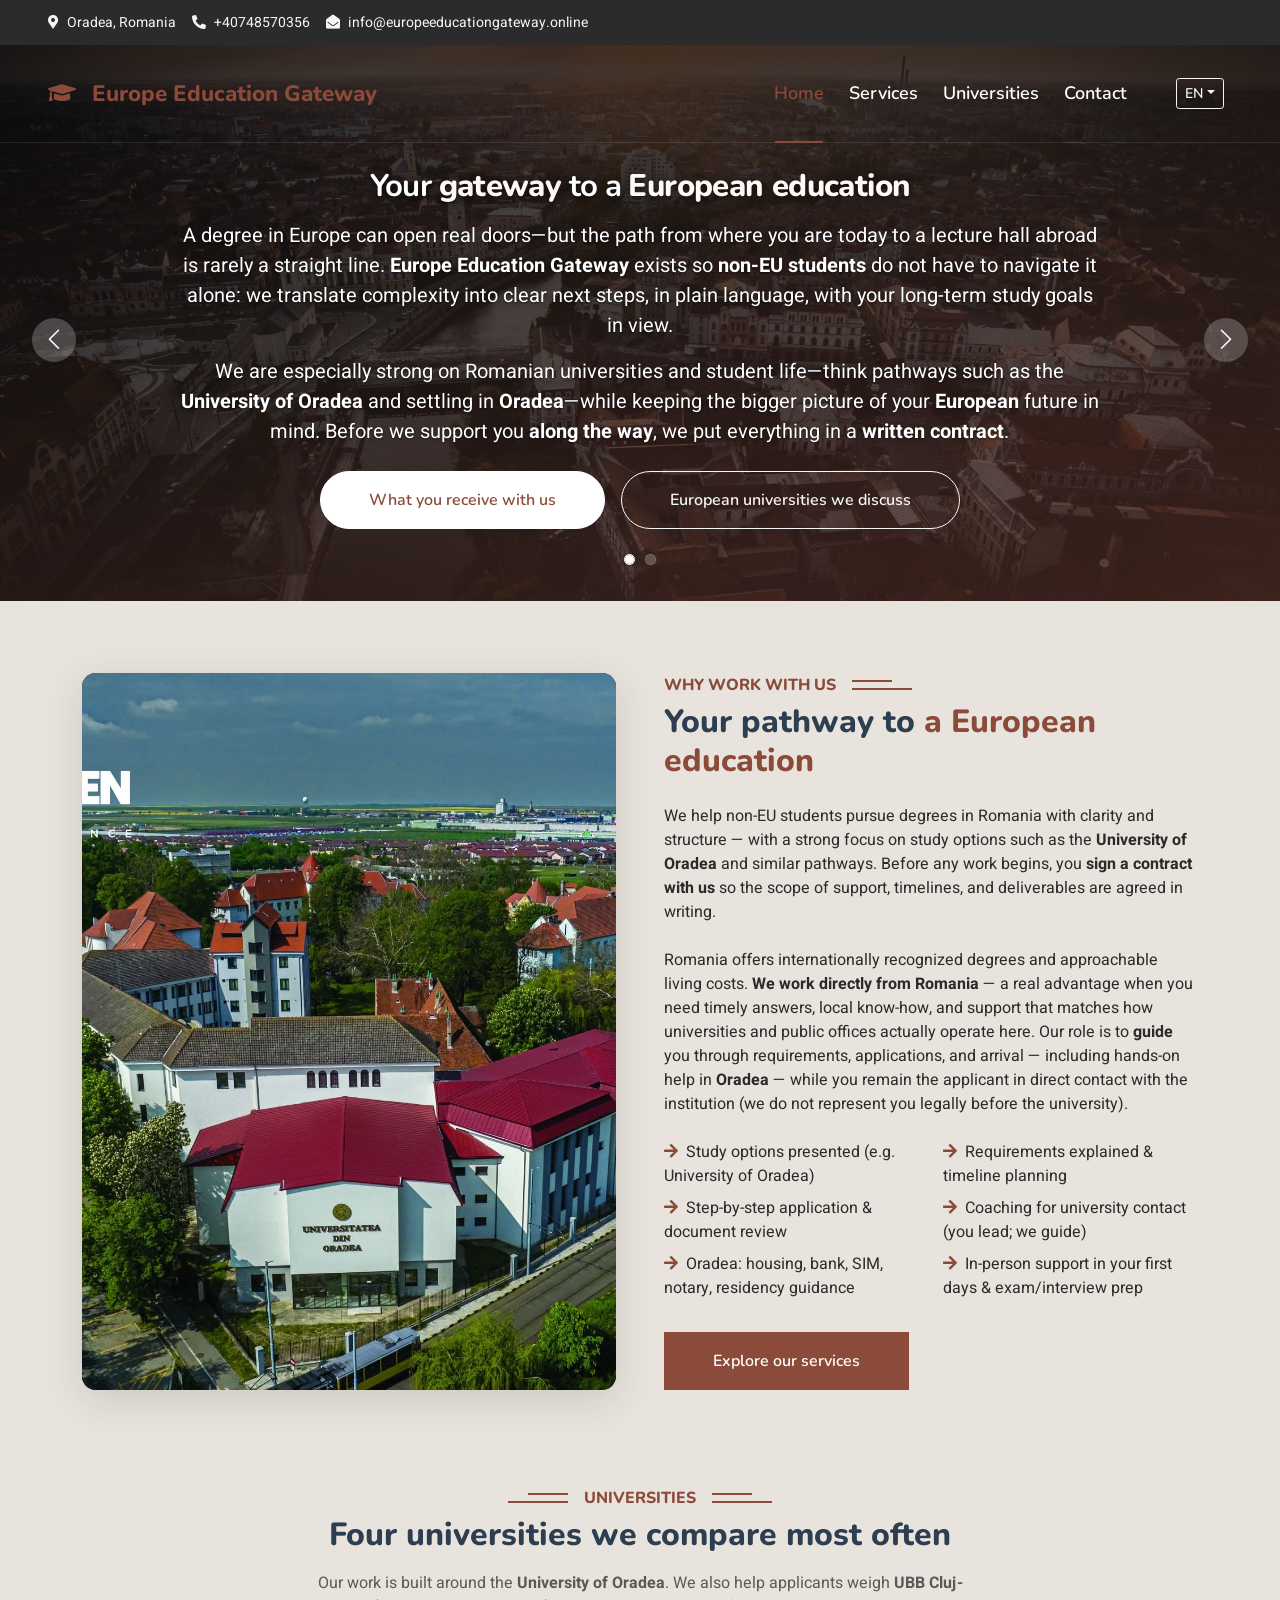
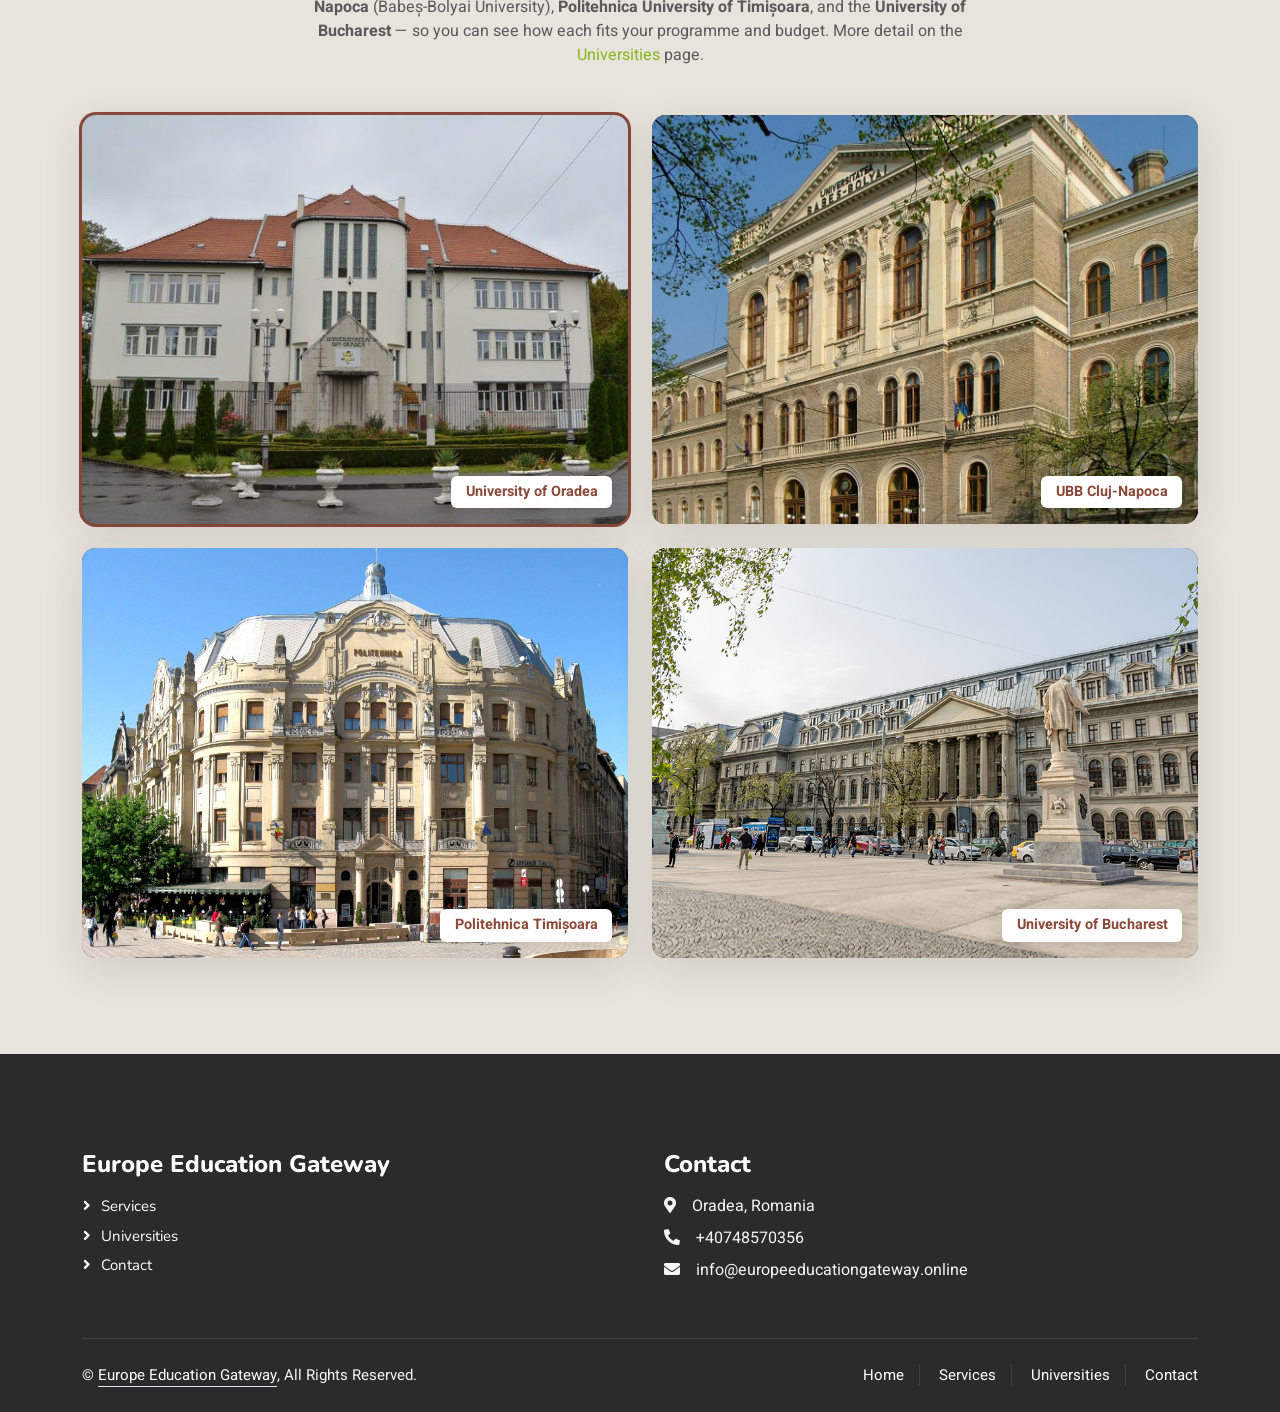
==== index.html @ d79bf903 "Add files via upload" ====
<!DOCTYPE html>
<html lang="en">

<head>
    <meta charset="utf-8">
    <title>Europe Education Gateway — Study in Romania</title>
    <meta content="width=device-width, initial-scale=1.0" name="viewport">
    <meta content="University of Oradea, study in Oradea, Romania non-EU students, education support contract, €760 package" name="keywords">
    <meta content="Contract-backed package for University of Oradea pathways: applications, documents, Oradea arrival support. Indicative fee €760." name="description">

    <!-- Favicon -->
    <link rel="icon" href="img/favicon.ico" sizes="any">
    <link rel="icon" type="image/png" sizes="32x32" href="img/favicon-32x32.png">
    <link rel="icon" type="image/png" sizes="16x16" href="img/favicon-16x16.png">
    <link rel="apple-touch-icon" sizes="180x180" href="img/apple-touch-icon.png">
    <link rel="manifest" href="img/site.webmanifest">

    <!-- Google Web Fonts -->
    <link rel="preconnect" href="https://fonts.googleapis.com">
    <link rel="preconnect" href="https://fonts.gstatic.com" crossorigin>
    <link href="https://fonts.googleapis.com/css2?family=Heebo:wght@400;500;600&family=Nunito:wght@600;700;800&display=swap" rel="stylesheet">

    <!-- Icon Font Stylesheet -->
    <link href="https://cdnjs.cloudflare.com/ajax/libs/font-awesome/5.10.0/css/all.min.css" rel="stylesheet">
    <link href="https://cdn.jsdelivr.net/npm/bootstrap-icons@1.4.1/font/bootstrap-icons.css" rel="stylesheet">

    <!-- Libraries Stylesheet -->
    <link href="lib/animate/animate.min.css" rel="stylesheet">

    <!-- Customized Bootstrap Stylesheet -->
    <link href="css/bootstrap.min.css" rel="stylesheet">

    <!-- Template Stylesheet -->
    <link href="css/style.css" rel="stylesheet">
</head>

<body data-page="index">
    <!-- Spinner Start -->
    <div id="spinner" class="show position-fixed translate-middle w-100 vh-100 top-50 start-50 d-flex align-items-center justify-content-center">
        <div class="spinner-border text-primary" style="width: 3rem; height: 3rem;" role="status">
            <span class="sr-only" data-i18n="loading">Loading...</span>
        </div>
    </div>
    <!-- Spinner End -->


    <!-- Topbar Start -->
    <div class="container-fluid bg-dark px-5 d-none d-lg-block">
        <div class="row gx-0">
            <div class="col-12 text-center text-lg-start mb-2 mb-lg-0">
                <div class="d-inline-flex align-items-center flex-wrap" style="min-height: 45px;">
                    <small class="me-3 text-light"><i class="fa fa-map-marker-alt me-2"></i><span data-i18n="topbar_oradea">Oradea, Romania</span></small>
                    <small class="me-3 text-light"><i class="fa fa-phone-alt me-2"></i>+40748570356</small>
                    <small class="text-light"><i class="fa fa-envelope-open me-2"></i>info@europeeducationgateway.online</small>
                </div>
            </div>
        </div>
    </div>
    <!-- Topbar End -->


    <!-- Navbar & Hero Start -->
    <div class="container-fluid position-relative p-0">
        <nav class="navbar navbar-expand-lg navbar-light px-4 px-lg-5 py-3 py-lg-0">
            <a href="index.html" class="navbar-brand p-0">
                <h1 class="text-primary m-0"><i class="fa fa-graduation-cap me-3"></i><span data-i18n="brand">Europe Education Gateway</span></h1>
            </a>
            <button class="navbar-toggler" type="button" data-bs-toggle="collapse" data-bs-target="#navbarCollapse">
                <span class="fa fa-bars"></span>
            </button>
            <div class="collapse navbar-collapse" id="navbarCollapse">
                <div class="navbar-nav ms-auto py-0 align-items-lg-center">
                    <a href="index.html" class="nav-item nav-link active" data-i18n="nav_home">Home</a>
                    <a href="service.html" class="nav-item nav-link" data-i18n="nav_services">Services</a>
                    <a href="destination.html" class="nav-item nav-link" data-i18n="nav_universities">Universities</a>
                    <a href="contact.html" class="nav-item nav-link" data-i18n="nav_contact">Contact</a>
                    <div class="nav-item dropdown ms-lg-3 mt-2 mt-lg-0 px-lg-2">
                        <button type="button" class="btn btn-sm btn-outline-light dropdown-toggle text-nowrap" id="langMenuBtn" data-bs-toggle="dropdown" aria-expanded="false" data-i18n-attr="aria-label:lang_menu_aria" aria-label="Choose language">EN</button>
                        <ul class="dropdown-menu dropdown-menu-end shadow border-0" aria-labelledby="langMenuBtn">
                            <li><a class="dropdown-item" href="#" data-lang-set="en">English</a></li>
                            <li><a class="dropdown-item" href="#" data-lang-set="ar" dir="rtl">العربية</a></li>
                            <li><a class="dropdown-item" href="#" data-lang-set="ur" dir="rtl">اردو</a></li>
                            <li><a class="dropdown-item" href="#" data-lang-set="tr">Türkçe</a></li>
                        </ul>
                    </div>
                </div>
            </div>
        </nav>

        <div class="container-fluid bg-primary py-3 py-lg-4 mb-4 hero-header hero-header--home position-relative">
            <div id="homeHeroCarousel" class="carousel slide home-hero-carousel" data-bs-ride="carousel" data-bs-interval="7000" data-bs-pause="hover">
                <div class="carousel-indicators home-hero-carousel-indicators">
                    <button type="button" data-bs-target="#homeHeroCarousel" data-bs-slide-to="0" class="active" aria-current="true" data-i18n-attr="aria-label:index_hero_ind0_aria" aria-label="Your gateway to European education"></button>
                    <button type="button" data-bs-target="#homeHeroCarousel" data-bs-slide-to="1" data-i18n-attr="aria-label:index_hero_ind1_aria" aria-label="We help you along the way"></button>
                </div>
                <div class="carousel-inner">
                    <div class="carousel-item active">
                        <div class="container py-3 py-lg-4">
                            <div class="row justify-content-center py-3 py-lg-4">
                                <div class="col-lg-10 pt-lg-2 mt-lg-2 text-center hero-header--home-inner">
                                    <h1 class="home-hero-title mb-3" data-i18n-html="index_h1_s1_html">Your <strong>gateway</strong> to a <strong>European education</strong></h1>
                                    <p class="fs-5 text-white mb-3" data-i18n-html="index_p1_s1_html">A degree in Europe can open real doors—but the path from where you are today to a lecture hall abroad is rarely a straight line. <strong>Europe Education Gateway</strong> exists so <strong>non-EU students</strong> do not have to navigate it alone: we translate complexity into clear next steps, in plain language, with your long-term study goals in view.</p>
                                    <p class="fs-5 text-white mb-4" data-i18n-html="index_p2_s1_html">We are especially strong on Romanian universities and student life—think pathways such as the <strong>University of Oradea</strong> and settling in <strong>Oradea</strong>—while keeping the bigger picture of your <strong>European</strong> future in mind. Before we support you <strong>along the way</strong>, we put everything in a <strong>written contract</strong>.</p>
                                    <div class="d-flex flex-column flex-sm-row justify-content-center gap-3">
                                        <a href="service.html" class="btn btn-light rounded-pill py-3 px-5" data-i18n="index_btn_services">What you receive with us</a>
                                        <a href="destination.html" class="btn btn-outline-light rounded-pill py-3 px-5" data-i18n="index_btn_univ_discuss">European universities we discuss</a>
                                    </div>
                                </div>
                            </div>
                        </div>
                    </div>
                    <div class="carousel-item">
                        <div class="container py-3 py-lg-4">
                            <div class="row justify-content-center py-3 py-lg-4">
                                <div class="col-lg-10 pt-lg-2 mt-lg-2 text-center hero-header--home-inner">
                                    <h1 class="home-hero-title mb-3" data-i18n-html="index_h1_s2_html">We stay with you <strong>along the way</strong></h1>
                                    <p class="fs-5 text-white mb-3" data-i18n-html="index_p1_s2_html">From exploring options and preparing your file to submitting your application and planning your arrival, a trusted partner makes the journey steadier. We help you anticipate deadlines, understand requirements, and keep sight of why you chose <strong>Europe</strong> for your <strong>education</strong>—so stress does not crowd out the excitement.</p>
                                    <p class="fs-5 text-white mb-4" data-i18n-html="index_p2_s2_html">Because we work <strong>from Romania</strong>, we are close to how <strong>European</strong> institutions and local offices actually operate, with hands-on help in <strong>Oradea</strong> when everyday tasks stack up. We <strong>guide</strong> your conversations with the university; <strong>you</strong> remain the applicant.</p>
                                    <div class="d-flex flex-column flex-sm-row justify-content-center gap-3">
                                        <a href="service.html" class="btn btn-light rounded-pill py-3 px-5" data-i18n="index_btn_see_path">See the pathway</a>
                                        <a href="contact.html" class="btn btn-outline-light rounded-pill py-3 px-5" data-i18n="index_btn_walk">Walk through it with us</a>
                                    </div>
                                </div>
                            </div>
                        </div>
                    </div>
                </div>
                <button class="carousel-control-prev home-hero-carousel-control" type="button" data-bs-target="#homeHeroCarousel" data-bs-slide="prev">
                    <i class="bi bi-chevron-left" aria-hidden="true"></i>
                    <span class="visually-hidden" data-i18n="index_car_prev">Previous slide</span>
                </button>
                <button class="carousel-control-next home-hero-carousel-control" type="button" data-bs-target="#homeHeroCarousel" data-bs-slide="next">
                    <i class="bi bi-chevron-right" aria-hidden="true"></i>
                    <span class="visually-hidden" data-i18n="index_car_next">Next slide</span>
                </button>
            </div>
        </div>
    </div>
    <!-- Navbar & Hero End -->


    <!-- About Start -->
    <div class="container-fluid py-5">
        <div class="container">
            <div class="row g-5">
                <div class="col-lg-6 d-flex flex-column wow fadeInUp" data-wow-delay="0.1s">
                    <div class="home-about-eu-photo w-100">
                        <img class="home-about-eu-img" src="img/eu_green.jpeg" data-i18n-attr="alt:index_img_eu_alt" alt="University of Oradea campus and EU Green European Alliance — supporting graphic" loading="lazy" decoding="async">
                    </div>
                </div>
                <div class="col-lg-6 wow fadeInUp" data-wow-delay="0.3s">
                    <h6 class="section-title bg-white text-start text-primary pe-3" data-i18n="index_sec_why">Why work with us</h6>
                    <h1 class="mb-4 home-section-title" data-i18n-html="index_about_h1_html">Your pathway to <span class="text-primary">a European education</span></h1>
                    <p class="mb-4" data-i18n-html="index_about_p1_html">We help non-EU students pursue degrees in Romania with clarity and structure — with a strong focus on study options such as the <strong>University of Oradea</strong> and similar pathways. Before any work begins, you <strong>sign a contract with us</strong> so the scope of support, timelines, and deliverables are agreed in writing.</p>
                    <p class="mb-4" data-i18n-html="index_about_p2_html">Romania offers internationally recognized degrees and approachable living costs. <strong>We work directly from Romania</strong> — a real advantage when you need timely answers, local know-how, and support that matches how universities and public offices actually operate here. Our role is to <strong>guide</strong> you through requirements, applications, and arrival — including hands-on help in <strong>Oradea</strong> — while you remain the applicant in direct contact with the institution (we do not represent you legally before the university).</p>
                    <div class="row gy-2 gx-4 mb-4">
                        <div class="col-sm-6">
                            <p class="mb-0"><i class="fa fa-arrow-right text-primary me-2"></i><span data-i18n="index_li1">Study options presented (e.g. University of Oradea)</span></p>
                        </div>
                        <div class="col-sm-6">
                            <p class="mb-0"><i class="fa fa-arrow-right text-primary me-2"></i><span data-i18n="index_li2">Requirements explained &amp; timeline planning</span></p>
                        </div>
                        <div class="col-sm-6">
                            <p class="mb-0"><i class="fa fa-arrow-right text-primary me-2"></i><span data-i18n="index_li3">Step-by-step application &amp; document review</span></p>
                        </div>
                        <div class="col-sm-6">
                            <p class="mb-0"><i class="fa fa-arrow-right text-primary me-2"></i><span data-i18n="index_li4">Coaching for university contact (you lead; we guide)</span></p>
                        </div>
                        <div class="col-sm-6">
                            <p class="mb-0"><i class="fa fa-arrow-right text-primary me-2"></i><span data-i18n="index_li5">Oradea: housing, bank, SIM, notary, residency guidance</span></p>
                        </div>
                        <div class="col-sm-6">
                            <p class="mb-0"><i class="fa fa-arrow-right text-primary me-2"></i><span data-i18n="index_li6">In-person support in your first days &amp; exam/interview prep</span></p>
                        </div>
                    </div>
                    <a class="btn btn-primary py-3 px-5 mt-2" href="service.html" data-i18n="index_btn_explore">Explore our services</a>
                </div>
            </div>
        </div>
    </div>
    <!-- About End -->


    <!-- Destination Start -->
    <div class="container-fluid py-5 destination">
        <div class="container">
            <div class="text-center wow fadeInUp" data-wow-delay="0.1s">
                <h6 class="section-title bg-white text-center text-primary px-3" data-i18n="index_univ_tag">Universities</h6>
                <h1 class="mb-3 home-section-title" data-i18n="index_univ_h1">Four universities we compare most often</h1>
                <p class="mb-5 mx-auto text-muted" style="max-width: 680px;" data-i18n-html="index_univ_p_html">Our work is built around the <strong>University of Oradea</strong>. We also help applicants weigh <strong>UBB Cluj-Napoca</strong> (Babeș-Bolyai University), <strong>Politehnica University of Timișoara</strong>, and the <strong>University of Bucharest</strong> — so you can see how each fits your programme and budget. More detail on the <a href="destination.html">Universities</a> page.</p>
            </div>
            <div class="row g-4 uni-city-grid justify-content-center">
                <div class="col-sm-6 col-lg-6 wow fadeInUp" data-wow-delay="0.1s">
                    <a href="destination.html" class="uni-city-card uni-city-card--feature">
                        <img class="uni-city-img" data-uni-stem="uni_oradea1" src="img/uni_oradea1.jfif" data-i18n-attr="alt:index_alt_oradea" alt="University of Oradea, Oradea">
                        <span class="uni-city-badge" data-i18n="index_badge_oradea">University of Oradea</span>
                    </a>
                </div>
                <div class="col-sm-6 col-lg-6 wow fadeInUp" data-wow-delay="0.15s">
                    <a href="destination.html" class="uni-city-card">
                        <img class="uni-city-img" data-uni-stem="uni_cluj" src="img/uni_cluj.jfif" data-i18n-attr="alt:index_alt_ubb" alt="UBB Cluj-Napoca">
                        <span class="uni-city-badge" data-i18n="index_badge_ubb">UBB Cluj-Napoca</span>
                    </a>
                </div>
                <div class="col-sm-6 col-lg-6 wow fadeInUp" data-wow-delay="0.2s">
                    <a href="destination.html" class="uni-city-card">
                        <img class="uni-city-img" data-uni-stem="uni_timis" src="img/uni_timis.jpg" data-i18n-attr="alt:index_alt_poly" alt="Politehnica University of Timișoara">
                        <span class="uni-city-badge" data-i18n="index_badge_poly">Politehnica Timișoara</span>
                    </a>
                </div>
                <div class="col-sm-6 col-lg-6 wow fadeInUp" data-wow-delay="0.25s">
                    <a href="destination.html" class="uni-city-card">
                        <img class="uni-city-img" data-uni-stem="uni_buc" src="img/uni_buc.jpg" data-i18n-attr="alt:index_alt_buch" alt="University of Bucharest">
                        <span class="uni-city-badge" data-i18n="index_badge_buch">University of Bucharest</span>
                    </a>
                </div>
            </div>
        </div>
    </div>
    <!-- Destination End -->


    <!-- Footer Start -->
    <div class="container-fluid bg-dark text-light footer pt-5 mt-5 wow fadeIn" data-wow-delay="0.1s">
        <div class="container py-5">
            <div class="row g-5">
                <div class="col-lg-6 col-md-6">
                    <h4 class="text-white mb-3" data-i18n="footer_company">Europe Education Gateway</h4>
                    <a class="btn btn-link" href="service.html" data-i18n="fo_services">Services</a>
                    <a class="btn btn-link" href="destination.html" data-i18n="fo_univ">Universities</a>
                    <a class="btn btn-link" href="contact.html" data-i18n="fo_contact">Contact</a>
                </div>
                <div class="col-lg-6 col-md-6">
                    <h4 class="text-white mb-3" data-i18n="footer_contact_heading">Contact</h4>
                    <p class="mb-2"><i class="fa fa-map-marker-alt me-3"></i><span data-i18n="topbar_oradea">Oradea, Romania</span></p>
                    <p class="mb-2"><i class="fa fa-phone-alt me-3"></i>+40748570356</p>
                    <p class="mb-2"><i class="fa fa-envelope me-3"></i>info@europeeducationgateway.online</p>
                </div>
            </div>
        </div>
        <div class="container">
            <div class="copyright">
                <div class="row">
                    <div class="col-md-6 text-center text-md-start mb-3 mb-md-0" data-i18n-html="footer_copyright_html">
                        &copy; <a class="border-bottom" href="index.html">Europe Education Gateway</a>, All Rights Reserved.
                    </div>
                    <div class="col-md-6 text-center text-md-end">
                        <div class="footer-menu">
                            <a href="index.html" data-i18n="footer_home">Home</a>
                            <a href="service.html" data-i18n="footer_services">Services</a>
                            <a href="destination.html" data-i18n="footer_universities">Universities</a>
                            <a href="contact.html" data-i18n="footer_contact_link">Contact</a>
                        </div>
                    </div>
                </div>
            </div>
        </div>
    </div>
    <!-- Footer End -->


    <!-- Back to Top -->
    <a href="#" class="btn btn-lg btn-primary btn-lg-square back-to-top"><i class="bi bi-arrow-up"></i></a>


    <!-- JavaScript Libraries -->
    <script src="https://code.jquery.com/jquery-3.4.1.min.js"></script>
    <script src="https://cdn.jsdelivr.net/npm/bootstrap@5.0.0/dist/js/bootstrap.bundle.min.js"></script>
    <script src="lib/wow/wow.min.js"></script>
    <script src="lib/easing/easing.min.js"></script>
    <script src="lib/waypoints/waypoints.min.js"></script>

    <script src="js/i18n-data.js"></script>
    <script src="js/i18n.js"></script>
    <!-- Template Javascript -->
    <script src="js/main.js"></script>
</body>

</html>
---- css/style.css ----
/********** Template CSS **********/
/* Europe Education Gateway palette */
:root {
    --primary: #8B4A3A;
    --primary-dark: #6d3a2e;
    --accent: #C9A79C;
    --page-bg: #E8E3DC;
    --text: #2B2B2B;
    --white: #FFFFFF;
    --secondary: #C9A79C;
    --light: #FFFFFF;
    --dark: #2B2B2B;
    --bs-primary: #8B4A3A;
    --bs-secondary: #C9A79C;
    --bs-body-bg: #E8E3DC;
    --bs-body-color: #2B2B2B;
    --bs-dark: #2B2B2B;
}

body {
    background-color: var(--page-bg);
    color: var(--text);
}

.text-muted {
    color: #5a5a5a !important;
}

.bg-primary {
    background-color: var(--primary) !important;
}

.text-primary {
    color: var(--primary) !important;
}

.border-primary {
    border-color: var(--primary) !important;
}

.btn-primary {
    background-color: var(--primary) !important;
    border-color: var(--primary) !important;
    color: var(--white) !important;
}

.btn-primary:hover,
.btn-primary:focus {
    background-color: var(--primary-dark) !important;
    border-color: var(--primary-dark) !important;
    color: var(--white) !important;
}

.btn-primary:active {
    background-color: var(--primary-dark) !important;
    border-color: var(--primary-dark) !important;
}

.btn-outline-primary {
    color: var(--primary) !important;
    border-color: var(--primary) !important;
}

.btn-outline-primary:hover,
.btn-outline-primary:focus {
    background-color: var(--primary) !important;
    border-color: var(--primary) !important;
    color: var(--white) !important;
}

.bg-dark {
    background-color: var(--dark) !important;
}

.hero-header.bg-primary {
    background: linear-gradient(rgba(43, 43, 43, 0.58), rgba(139, 74, 58, 0.62)), url(../img/bg-hero.jpg) center center / cover no-repeat !important;
}

/* Services page hero */
.hero-header.hero-header--service.bg-primary {
    background: linear-gradient(rgba(43, 43, 43, 0.58), rgba(139, 74, 58, 0.62)), url(../img/head4.jpg) center center / cover no-repeat !important;
}

/* Universities page hero */
.hero-header.hero-header--universities.bg-primary {
    background: linear-gradient(rgba(43, 43, 43, 0.58), rgba(139, 74, 58, 0.62)), url(../img/head5.jpg) center center / cover no-repeat !important;
}

/* Contact page hero — darker scrim + readable title / breadcrumb */
.hero-header.hero-header--contact.bg-primary {
    background:
        linear-gradient(165deg, rgba(10, 10, 12, 0.78) 0%, rgba(28, 22, 20, 0.82) 42%, rgba(75, 42, 36, 0.78) 100%),
        url(../img/head1.jpg) center center / cover no-repeat !important;
}

.hero-header--contact h1.display-3 {
    color: #ffffff;
    font-weight: 700;
    text-shadow:
        0 1px 0 rgba(0, 0, 0, 0.45),
        0 2px 12px rgba(0, 0, 0, 0.65),
        0 4px 28px rgba(0, 0, 0, 0.45);
}

.hero-header--contact .breadcrumb-item a {
    color: #ffffff;
    font-weight: 600;
    text-decoration: underline;
    text-underline-offset: 0.18em;
    text-shadow: 0 1px 4px rgba(0, 0, 0, 0.65);
}

.hero-header--contact .breadcrumb-item a:hover {
    color: #fff8f4;
}

.hero-header--contact .breadcrumb-item.active,
.hero-header--contact .breadcrumb-item.text-white.active {
    color: rgba(255, 255, 255, 0.98) !important;
    font-weight: 600;
    text-shadow: 0 1px 4px rgba(0, 0, 0, 0.6);
}

.hero-header--contact .breadcrumb-item + .breadcrumb-item::before {
    color: rgba(255, 255, 255, 0.88);
    text-shadow: 0 1px 2px rgba(0, 0, 0, 0.5);
}

/* Home page hero only: campus/header photo (darker scrim = readable titles) */
.hero-header.hero-header--home.bg-primary {
    background:
        linear-gradient(165deg, rgba(10, 10, 12, 0.78) 0%, rgba(28, 22, 20, 0.82) 42%, rgba(75, 42, 36, 0.78) 100%),
        url(../img/head1.jpg) center 40% / cover no-repeat !important;
}

@media (max-width: 991.98px) {
    .hero-header.hero-header--home.bg-primary {
        background-position: center 38%;
    }
}

@media (min-width: 992px) {
    /* Navbar is position:absolute over the hero — reserve space so slide titles clear the site name row */
    .hero-header.hero-header--home.bg-primary {
        padding-top: clamp(2.875rem, 5vw, 3.625rem) !important;
    }

    .navbar-light .navbar-brand h1 {
        font-size: clamp(1.05rem, 0.95rem + 0.65vw, 1.4rem);
        line-height: 1.25;
    }
}

@media (max-width: 575.98px) {
    .hero-header--home-inner {
        padding-top: 0.75rem !important;
        margin-top: 0 !important;
    }
}

/* Home hero: title contrast (WCAG-friendly on photo + scrim) */
.hero-header--home .home-hero-title {
    margin-left: auto;
    margin-right: auto;
    max-width: 48rem;
    color: #ffffff;
    font-weight: 700;
    line-height: 1.22;
    letter-spacing: -0.02em;
    font-size: clamp(1.3rem, 2.1vw + 0.88rem, 1.95rem);
    text-shadow:
        0 1px 0 rgba(0, 0, 0, 0.45),
        0 2px 12px rgba(0, 0, 0, 0.65),
        0 4px 28px rgba(0, 0, 0, 0.45);
}

.hero-header--home .home-hero-title strong {
    color: #fff8f4;
    font-weight: 800;
    text-shadow:
        0 1px 0 rgba(0, 0, 0, 0.5),
        0 2px 14px rgba(0, 0, 0, 0.7);
}

/* Home: main section headings — one step smaller than default h1 (matches BS h2 scale) */
.home-section-title {
    font-size: calc(1.325rem + 0.9vw);
}

@media (min-width: 1200px) {
    .home-section-title {
        font-size: 2rem;
    }
}

.hero-header--home .carousel-item p.fs-5 {
    color: rgba(255, 255, 255, 0.97);
    text-shadow: 0 1px 2px rgba(0, 0, 0, 0.55), 0 2px 14px rgba(0, 0, 0, 0.35);
}

/* Home hero carousel — comfortable height (single min-height on inner) */
.home-hero-carousel .carousel-inner {
    min-height: clamp(16rem, 40vh, 30rem);
}

.home-hero-carousel .carousel-item {
    transition: transform 0.55s ease-in-out;
}

.home-hero-carousel-control {
    top: 50%;
    bottom: auto;
    transform: translateY(-50%);
    width: 2.75rem;
    max-width: 2.75rem;
    height: 2.75rem;
    padding: 0;
    border: none;
    border-radius: 50%;
    background: rgba(255, 255, 255, 0.22) !important;
    opacity: 1;
    z-index: 6;
}

.home-hero-carousel-control:hover,
.home-hero-carousel-control:focus {
    background: rgba(255, 255, 255, 0.35) !important;
}

.home-hero-carousel-control .bi {
    font-size: 1.5rem;
    color: var(--white);
    line-height: 1;
}

.home-hero-carousel-control.carousel-control-prev {
    left: 0.75rem;
}

.home-hero-carousel-control.carousel-control-next {
    right: 0.75rem;
}

@media (min-width: 992px) {
    .home-hero-carousel-control.carousel-control-prev {
        left: 1.25rem;
    }

    .home-hero-carousel-control.carousel-control-next {
        right: 1.25rem;
    }
}

.home-hero-carousel-indicators {
    margin-bottom: 0.75rem;
    z-index: 5;
}

.home-hero-carousel-indicators [data-bs-target] {
    width: 0.55rem;
    height: 0.55rem;
    border-radius: 50%;
    margin: 0 0.3rem;
    background-color: rgba(255, 255, 255, 0.45);
    border: 1px solid rgba(255, 255, 255, 0.65);
}

.home-hero-carousel-indicators .active {
    background-color: var(--white);
    border-color: var(--white);
}

@media (max-width: 991.98px) {
    .home-hero-carousel .carousel-inner {
        min-height: clamp(15rem, 38vh, 28rem);
    }
}

@media (max-width: 575.98px) {
    .home-hero-carousel .carousel-inner {
        min-height: clamp(14rem, 36vh, 26rem);
    }

    .hero-header--home .home-hero-title {
        font-size: clamp(1.15rem, 5vw + 0.55rem, 1.65rem);
    }

    .home-hero-carousel-control {
        width: 2.35rem;
        height: 2.35rem;
    }

    .home-hero-carousel-control .bi {
        font-size: 1.25rem;
    }

    .home-hero-carousel-control.carousel-control-prev {
        left: 0.35rem;
    }

    .home-hero-carousel-control.carousel-control-next {
        right: 0.35rem;
    }
}

.hero-header .btn-light {
    background: var(--white) !important;
    color: var(--primary) !important;
    border-color: var(--white) !important;
}

.hero-header .btn-light:hover {
    background: var(--page-bg) !important;
    color: var(--primary) !important;
    border-color: var(--page-bg) !important;
}

.section-title.bg-white {
    background-color: var(--page-bg) !important;
}

.fw-medium {
    font-weight: 600 !important;
}

.fw-semi-bold {
    font-weight: 700 !important;
}

.back-to-top {
    position: fixed;
    display: none;
    right: 45px;
    bottom: 45px;
    z-index: 99;
}


/*** Spinner ***/
#spinner {
    opacity: 0;
    visibility: hidden;
    transition: opacity .5s ease-out, visibility 0s linear .5s;
    z-index: 99999;
    background-color: var(--page-bg) !important;
}

#spinner.show {
    transition: opacity .5s ease-out, visibility 0s linear 0s;
    visibility: visible;
    opacity: 1;
}


/*** Button ***/
.btn {
    font-family: 'Nunito', sans-serif;
    font-weight: 600;
    transition: .5s;
}

.btn.btn-primary,
.btn.btn-secondary {
    color: #FFFFFF;
}

.btn-square {
    width: 38px;
    height: 38px;
}

.btn-sm-square {
    width: 32px;
    height: 32px;
}

.btn-lg-square {
    width: 48px;
    height: 48px;
}

.btn-square,
.btn-sm-square,
.btn-lg-square {
    padding: 0;
    display: flex;
    align-items: center;
    justify-content: center;
    font-weight: normal;
    border-radius: 0px;
}


/*** Navbar ***/
.navbar-light .navbar-nav .nav-link {
    font-family: 'Nunito', sans-serif;
    position: relative;
    margin-right: 25px;
    padding: 35px 0;
    color: #FFFFFF !important;
    font-size: 18px;
    font-weight: 600;
    outline: none;
    transition: .5s;
}

.sticky-top.navbar-light .navbar-nav .nav-link {
    padding: 20px 0;
    color: var(--dark) !important;
}

.navbar-light .navbar-nav .nav-link:hover,
.navbar-light .navbar-nav .nav-link.active {
    color: var(--primary) !important;
}

.navbar-light .navbar-brand img {
    max-height: 60px;
    transition: .5s;
}

.sticky-top.navbar-light .navbar-brand img {
    max-height: 45px;
}

@media (max-width: 991.98px) {
    .sticky-top.navbar-light {
        position: relative;
        background: #FFFFFF;
    }

    .navbar-light .navbar-collapse {
        margin-top: 15px;
        border-top: 1px solid #DDDDDD;
    }

    .navbar-light .navbar-nav .nav-link,
    .sticky-top.navbar-light .navbar-nav .nav-link {
        padding: 10px 0;
        margin-left: 0;
        color: var(--dark) !important;
    }

    .navbar-light .navbar-brand img {
        max-height: 45px;
    }
}

@media (min-width: 992px) {
    .navbar-light {
        position: absolute;
        width: 100%;
        top: 0;
        left: 0;
        border-bottom: 1px solid rgba(256, 256, 256, .1);
        z-index: 999;
    }
    
    .sticky-top.navbar-light {
        position: fixed;
        background: #FFFFFF;
    }

    .navbar-light .navbar-nav .nav-link::before {
        position: absolute;
        content: "";
        width: 0;
        height: 2px;
        bottom: -1px;
        left: 50%;
        background: var(--primary);
        transition: .5s;
    }

    .navbar-light .navbar-nav .nav-link:hover::before,
    .navbar-light .navbar-nav .nav-link.active::before {
        width: calc(100% - 2px);
        left: 1px;
    }

    .navbar-light .navbar-nav .nav-link.nav-contact::before {
        display: none;
    }
}


/*** Hero Header ***/
.hero-header {
    background: linear-gradient(rgba(43, 43, 43, 0.58), rgba(139, 74, 58, 0.62)), url(../img/bg-hero.jpg);
    background-position: center center;
    background-repeat: no-repeat;
    background-size: cover;
}

.breadcrumb-item + .breadcrumb-item::before {
    color: rgba(255, 255, 255, .5);
}

.hero-header .breadcrumb-item a {
    color: rgba(255, 255, 255, 0.9);
}

.hero-header .breadcrumb-item a:hover {
    color: var(--white);
}


/*** Section Title ***/
.section-title {
    position: relative;
    display: inline-block;
    text-transform: uppercase;
}

.section-title::before {
    position: absolute;
    content: "";
    width: calc(100% + 80px);
    height: 2px;
    top: 4px;
    left: -40px;
    background: var(--primary);
    z-index: -1;
}

.section-title::after {
    position: absolute;
    content: "";
    width: calc(100% + 120px);
    height: 2px;
    bottom: 5px;
    left: -60px;
    background: var(--primary);
    z-index: -1;
}

.section-title.text-start::before {
    width: calc(100% + 40px);
    left: 0;
}

.section-title.text-start::after {
    width: calc(100% + 60px);
    left: 0;
}

/*** Home — “Why work with us” image (wide campus photo: fill column, no letterboxing) ***/
.home-about-eu-photo {
    position: relative;
    flex: 1 1 auto;
    min-height: 260px;
    border-radius: 14px;
    overflow: hidden;
    box-shadow: 0 10px 40px rgba(43, 43, 43, 0.14);
    background: var(--dark);
}

.home-about-eu-img {
    position: absolute;
    inset: 0;
    width: 100%;
    height: 100%;
    object-fit: cover;
    /* Keep roofline, main facade, and top branding in frame; tweak % if you re-export the asset */
    object-position: 50% 42%;
}

@media (min-width: 992px) {
    .home-about-eu-photo {
        min-height: 360px;
    }
}

@media (max-width: 991.98px) {
    .home-about-eu-photo {
        aspect-ratio: 16 / 10;
        min-height: 0;
        max-height: 56vh;
    }

    .home-about-eu-img {
        object-position: 50% 40%;
    }
}


/*** Service ***/
.service-item {
    box-shadow: 0 0 45px rgba(0, 0, 0, .08);
    transition: .5s;
}

.service-item:hover {
    background: var(--primary);
}

.service-item * {
    transition: .5s;
}

.service-item:hover * {
    color: var(--light) !important;
}

/* Contract row: keep PDF language links readable (parent hover would force white on white menu) */
.service-item:hover .contract-pdf-dropdown .dropdown-item {
    color: var(--text) !important;
}

.service-item:hover .contract-pdf-dropdown .dropdown-item:hover,
.service-item:hover .contract-pdf-dropdown .dropdown-item:focus {
    color: var(--white) !important;
}

.service-item:hover .contract-pdf-dropdown .dropdown-item:active {
    color: var(--white) !important;
}

/* Services page: equal-height package cards (full-width contract row is separate) */
.service-page-cards > [class*="col-"] {
    display: flex;
}

.service-page-cards .service-item.service-item--package {
    flex: 1 1 auto;
}

@media (min-width: 768px) {
    .service-page-cards .service-item.service-item--package {
        min-height: 26rem;
    }
}


/*** Destination / Universities gallery ***/
.uni-city-grid {
    --uni-card-radius: 14px;
    --uni-card-shadow: 0 10px 40px rgba(43, 43, 43, 0.12);
}

.uni-city-card {
    position: relative;
    display: block;
    border-radius: var(--uni-card-radius);
    overflow: hidden;
    box-shadow: var(--uni-card-shadow);
    background-color: var(--dark);
    aspect-ratio: 4 / 3;
    text-decoration: none;
    color: inherit;
}

.uni-city-card:focus-visible {
    outline: 3px solid var(--accent);
    outline-offset: 3px;
}

.uni-city-card--feature {
    box-shadow: var(--uni-card-shadow), 0 0 0 3px var(--primary);
}

.uni-city-card img {
    position: absolute;
    inset: 0;
    width: 100%;
    height: 100%;
    object-fit: cover;
    object-position: center;
    transition: transform 0.55s ease;
}

.uni-city-card:hover img,
.uni-city-card:focus-visible img {
    transform: scale(1.06);
}

.uni-city-badge {
    position: absolute;
    bottom: 1rem;
    right: 1rem;
    max-width: calc(100% - 2rem);
    padding: 0.45rem 0.9rem;
    background: var(--white);
    color: var(--primary);
    font-weight: 700;
    font-size: 0.9rem;
    line-height: 1.25;
    border-radius: 6px;
    box-shadow: 0 4px 18px rgba(43, 43, 43, 0.18);
    z-index: 2;
    pointer-events: none;
}

.uni-city-pdf-overlay {
    position: absolute;
    inset: 0;
    z-index: 3;
    display: flex;
    flex-direction: column;
    align-items: center;
    justify-content: center;
    gap: 0.65rem;
    padding: 1rem;
    background: rgba(43, 43, 43, 0.62);
    opacity: 0;
    visibility: hidden;
    transition: opacity 0.35s ease, visibility 0.35s ease;
}

.uni-city-card:hover .uni-city-pdf-overlay,
.uni-city-card:focus-within .uni-city-pdf-overlay {
    opacity: 1;
    visibility: visible;
}

.uni-city-pdf-label {
    color: var(--white);
    font-size: 0.8rem;
    font-weight: 600;
    letter-spacing: 0.02em;
    text-transform: uppercase;
}

.uni-city-pdf-actions {
    display: flex;
    flex-wrap: wrap;
    gap: 0.5rem;
    justify-content: center;
}

.uni-city-pdf-link {
    display: inline-block;
    padding: 0.45rem 1rem;
    background: var(--white);
    color: var(--primary);
    font-weight: 700;
    font-size: 0.85rem;
    border-radius: 999px;
    text-decoration: none;
    box-shadow: 0 4px 14px rgba(0, 0, 0, 0.2);
    transition: background 0.2s ease, color 0.2s ease, transform 0.2s ease;
}

.uni-city-pdf-link:hover {
    background: var(--primary);
    color: var(--white);
    transform: translateY(-1px);
}

@media (max-width: 767.98px) {
    .uni-city-pdf-overlay {
        opacity: 1;
        visibility: visible;
        justify-content: flex-end;
        padding: 0.65rem 0.75rem 3.35rem;
        background: linear-gradient(180deg, transparent 35%, rgba(43, 43, 43, 0.88) 100%);
    }

    .uni-city-pdf-label {
        display: none;
    }

    .uni-city-pdf-actions {
        width: 100%;
        justify-content: center;
    }

    .uni-city-pdf-link {
        flex: 1 1 auto;
        min-width: 6.5rem;
        text-align: center;
        font-size: 0.8rem;
        padding: 0.4rem 0.65rem;
    }
}

@media (max-width: 575.98px) {
    .uni-city-card {
        aspect-ratio: 16 / 10;
    }

    .uni-city-badge {
        font-size: 0.8rem;
        padding: 0.35rem 0.7rem;
    }
}

/* Legacy destination hover (non-card links) */
.destination img {
    transition: .5s;
}

.destination a:not(.uni-city-card):hover img {
    transform: scale(1.1);
}


/*** Footer ***/
.footer .btn.btn-link {
    display: block;
    margin-bottom: 5px;
    padding: 0;
    text-align: left;
    color: #FFFFFF;
    font-size: 15px;
    font-weight: normal;
    text-transform: capitalize;
    transition: .3s;
}

.footer .btn.btn-link::before {
    position: relative;
    content: "\f105";
    font-family: "Font Awesome 5 Free";
    font-weight: 900;
    margin-right: 10px;
}

.footer .btn.btn-link:hover {
    letter-spacing: 1px;
    box-shadow: none;
}

.footer .copyright {
    padding: 25px 0;
    font-size: 15px;
    border-top: 1px solid rgba(256, 256, 256, .1);
}

.footer .copyright a {
    color: var(--light);
}

.footer .footer-menu a {
    margin-right: 15px;
    padding-right: 15px;
    border-right: 1px solid rgba(255, 255, 255, .1);
}

.footer .footer-menu a:last-child {
    margin-right: 0;
    padding-right: 0;
    border-right: none;
}

/*** Multilingual (EN / AR / UR / TR) ***/
@import url('https://fonts.googleapis.com/css2?family=Noto+Naskh+Arabic:wght@400;500;600;700&family=Noto+Nastaliq+Urdu:wght@400;600;700&display=swap');

html[lang="ar"] body,
html[lang="ar"] .navbar-brand h1 {
    font-family: 'Noto Naskh Arabic', 'Heebo', sans-serif;
}

html[lang="ur"] body,
html[lang="ur"] .navbar-brand h1 {
    font-family: 'Noto Nastaliq Urdu', 'Noto Naskh Arabic', 'Heebo', sans-serif;
}

body.i18n-rtl .navbar-collapse .navbar-nav.ms-auto {
    margin-left: 0 !important;
    margin-right: auto !important;
}

body.i18n-rtl .section-title.text-start {
    text-align: right !important;
}

body.i18n-rtl .section-title.text-start.pe-3 {
    padding-right: 0 !important;
    padding-left: 1rem !important;
}

body.i18n-rtl .dropdown-menu-end {
    right: auto;
    left: 0;
}

/* Contact page — service agreement downloads (site palette) */
.contact-contract-pdfs__inner {
    background: linear-gradient(165deg, var(--white) 0%, rgba(232, 227, 220, 0.45) 100%);
    border: 1px solid rgba(139, 74, 58, 0.28);
    border-left: 4px solid var(--primary);
    border-radius: 0.5rem;
    padding: 1.1rem 1.2rem;
    box-shadow: 0 6px 28px rgba(43, 43, 43, 0.07);
}

.contact-contract-pdfs__label {
    display: flex;
    align-items: center;
    gap: 0.65rem;
    margin-bottom: 0.85rem;
}

.contact-contract-pdfs__icon {
    display: flex;
    align-items: center;
    justify-content: center;
    width: 2.5rem;
    height: 2.5rem;
    flex-shrink: 0;
    border-radius: 0.45rem;
    background: rgba(139, 74, 58, 0.12);
    color: var(--primary);
    font-size: 1.1rem;
}

.contact-contract-pdfs__title {
    font-weight: 700;
    font-size: 0.95rem;
    color: var(--text);
    line-height: 1.35;
}

.contact-contract-pdfs__btn {
    font-weight: 600;
    padding-top: 0.65rem;
    padding-bottom: 0.65rem;
    border-radius: 999px;
}

body.i18n-rtl .contact-contract-pdfs__label {
    flex-direction: row-reverse;
    text-align: right;
}

/* Contract PDF dropdown: full width on small screens in contact sidebar */
/* Contract PDF language menu — matches EEG palette; readable contrast */
.contract-pdf-dropdown .dropdown-menu {
    min-width: 12.5rem;
    padding: 0.4rem 0;
    background-color: var(--white);
    border: 2px solid var(--primary);
    border-radius: 0.5rem;
    box-shadow:
        0 0.35rem 0 rgba(109, 58, 46, 0.06),
        0 0.65rem 1.35rem rgba(43, 43, 43, 0.14);
    margin-top: 0.4rem;
}

.contract-pdf-dropdown .dropdown-item {
    color: var(--text);
    font-weight: 600;
    padding: 0.6rem 1.15rem;
    letter-spacing: 0.01em;
}

.contract-pdf-dropdown .dropdown-item:hover,
.contract-pdf-dropdown .dropdown-item:focus {
    background-color: var(--primary);
    color: var(--white);
}

.contract-pdf-dropdown .dropdown-item:active {
    background-color: var(--primary-dark);
    color: var(--white);
}

.contract-pdf-dropdown .dropdown-item:focus-visible {
    outline: 2px solid var(--primary-dark);
    outline-offset: -2px;
}

.contract-pdf-dropdown .dropdown-item + .dropdown-item {
    border-top: 1px solid rgba(139, 74, 58, 0.18);
}

body.i18n-rtl .contract-pdf-dropdown .dropdown-menu:not(.dropdown-menu-end) {
    right: auto;
    left: 0;
}
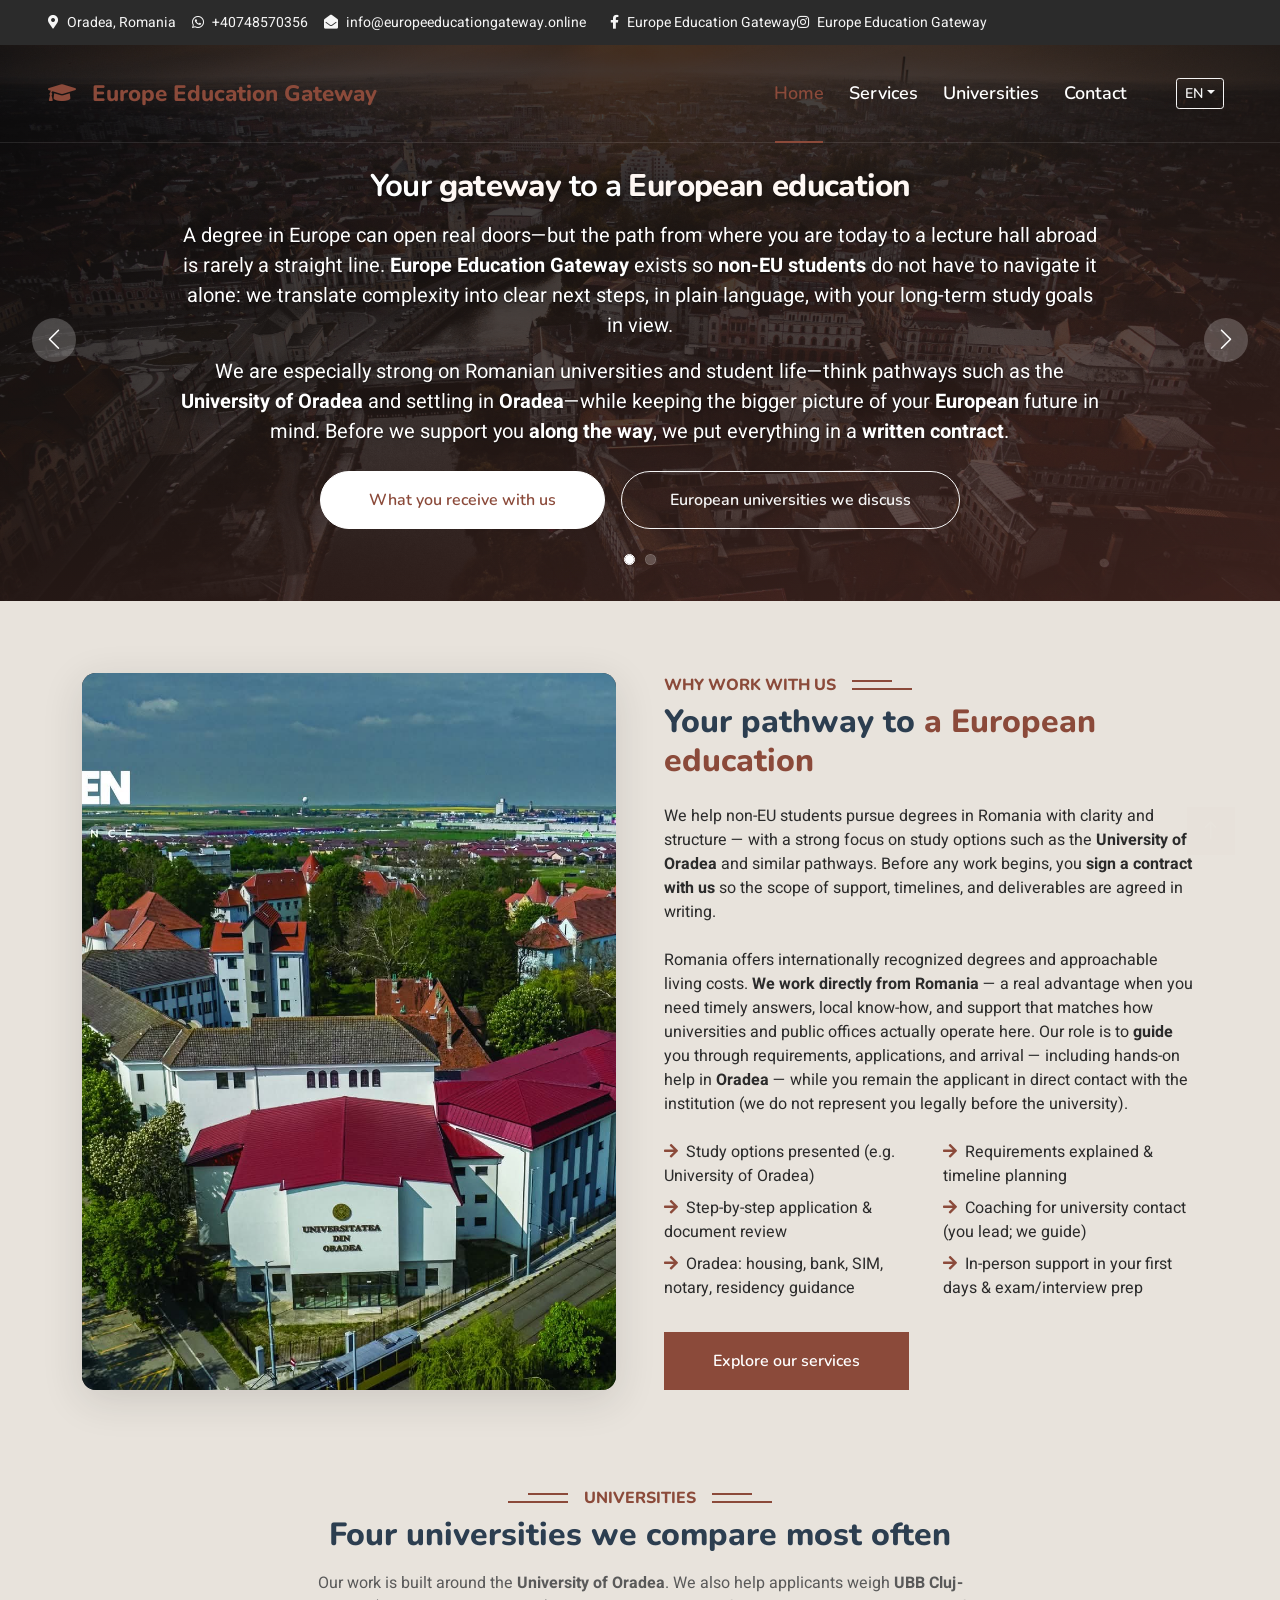
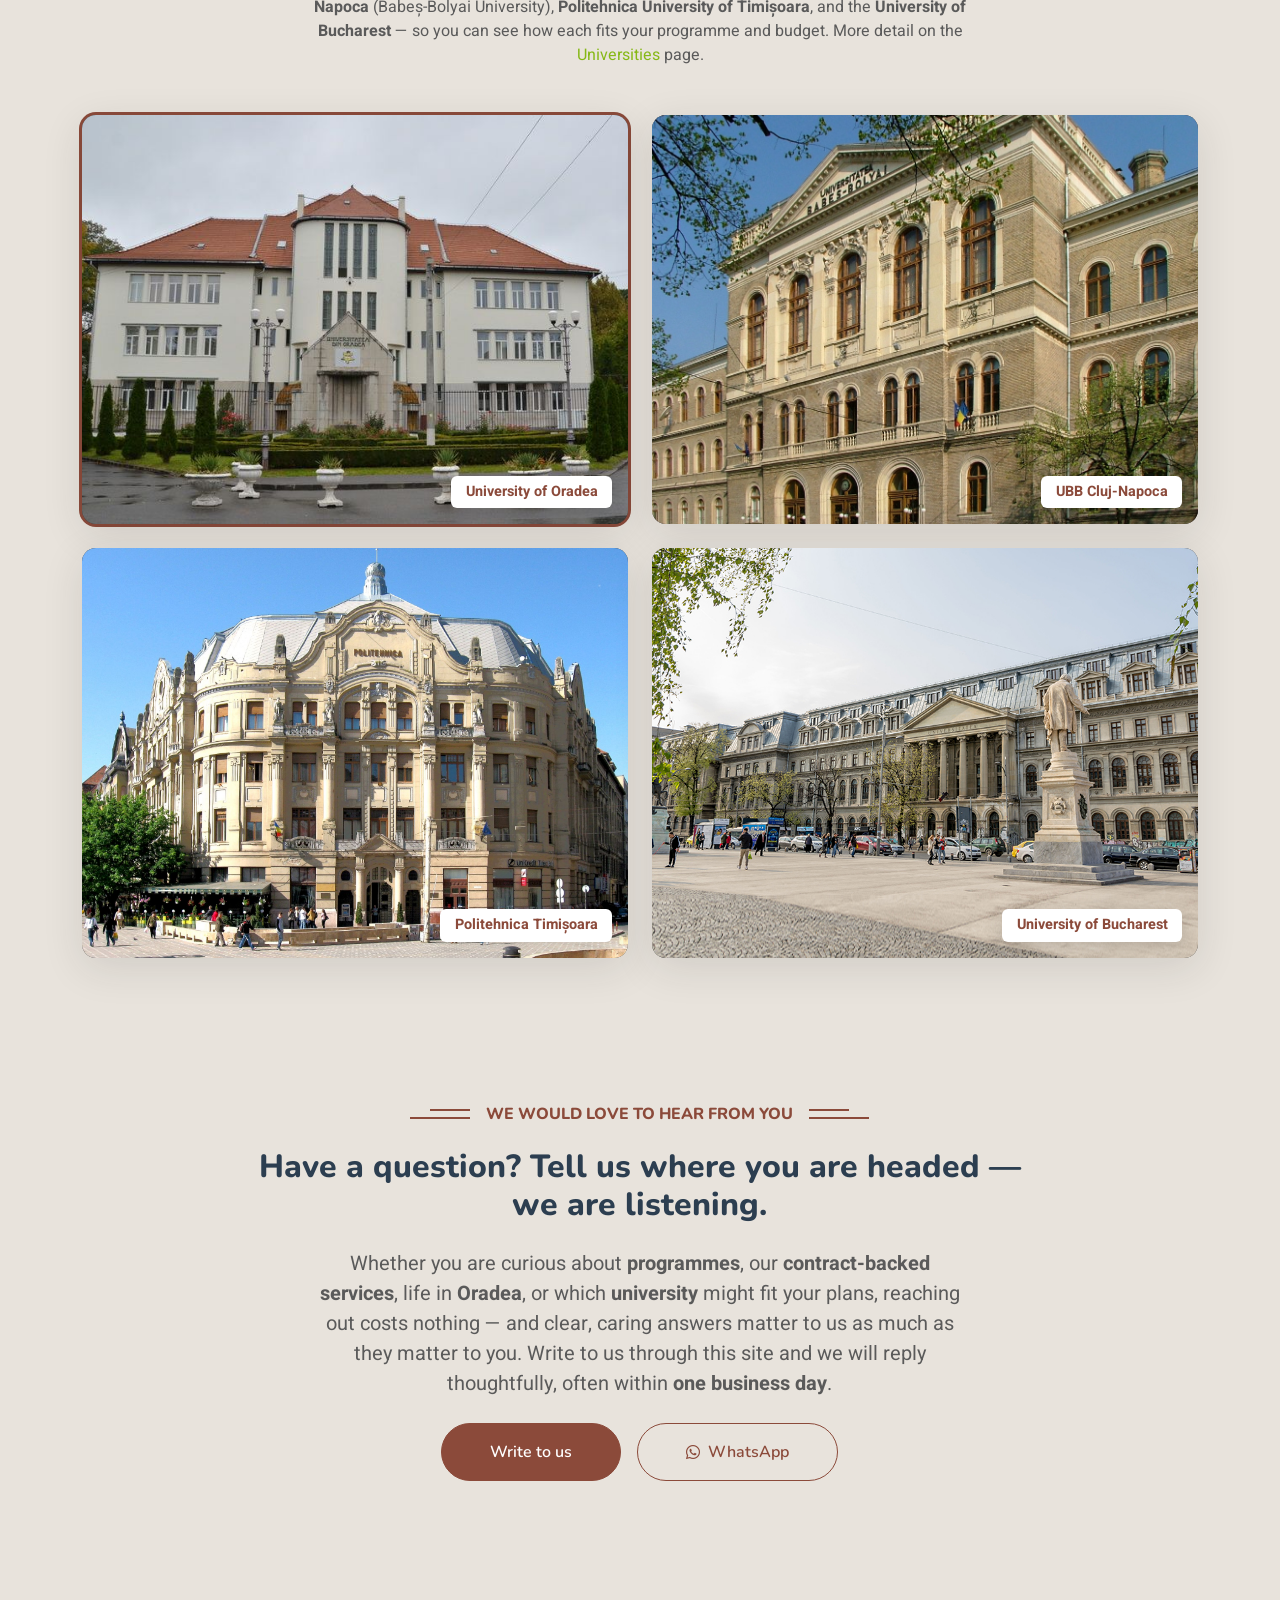
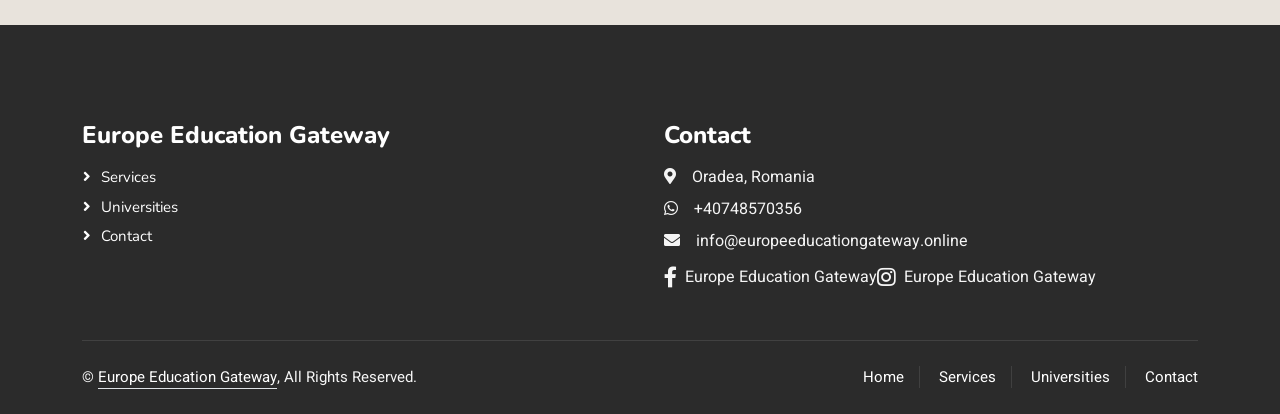
==== commit e1afb16c: "Revise meta tags and enhance contact options Updated meta tags for keywords and description. Added W" ====
--- a/index.html
+++ b/index.html
@@ -5,8 +5,8 @@
     <meta charset="utf-8">
     <title>Europe Education Gateway — Study in Romania</title>
     <meta content="width=device-width, initial-scale=1.0" name="viewport">
-    <meta content="University of Oradea, study in Oradea, Romania non-EU students, education support contract, €760 package" name="keywords">
-    <meta content="Contract-backed package for University of Oradea pathways: applications, documents, Oradea arrival support. Indicative fee €760." name="description">
+    <meta content="University of Oradea, study in Oradea, Romania non-EU students, education support contract" name="keywords">
+    <meta content="Contract-backed package for University of Oradea pathways: applications, documents, Oradea arrival support. Fees confirmed in your agreement." name="description">
 
     <!-- Favicon -->
     <link rel="icon" href="img/favicon.ico" sizes="any">
@@ -50,8 +50,9 @@
             <div class="col-12 text-center text-lg-start mb-2 mb-lg-0">
                 <div class="d-inline-flex align-items-center flex-wrap" style="min-height: 45px;">
                     <small class="me-3 text-light"><i class="fa fa-map-marker-alt me-2"></i><span data-i18n="topbar_oradea">Oradea, Romania</span></small>
-                    <small class="me-3 text-light"><i class="fa fa-phone-alt me-2"></i>+40748570356</small>
-                    <small class="text-light"><i class="fa fa-envelope-open me-2"></i>info@europeeducationgateway.online</small>
+                    <small class="me-3"><a class="text-light text-decoration-none align-middle" href="https://wa.me/40748570356" target="_blank" rel="noopener noreferrer" data-i18n-attr="aria-label:social_whatsapp_aria"><i class="fab fa-whatsapp me-2"></i><span dir="ltr">+40748570356</span></a></small>
+                    <small class="me-3 text-light"><i class="fa fa-envelope-open me-2"></i><a class="text-light text-decoration-none" href="mailto:info@europeeducationgateway.online">info@europeeducationgateway.online</a></small>
+                    <small class="align-middle text-light topbar-social-named ms-lg-2"><a class="text-light text-decoration-none d-inline-flex align-items-center gap-2 social-link-named" href="https://www.facebook.com/share/1BYKuPQeV6/" target="_blank" rel="noopener noreferrer" data-i18n-attr="aria-label:social_facebook_aria"><i class="fab fa-facebook-f"></i><span data-i18n="brand">Europe Education Gateway</span></a><a class="text-light text-decoration-none d-inline-flex align-items-center gap-2 social-link-named" href="https://www.instagram.com/eugataway?igsh=YWpzZ2lqZmhxaGNu" target="_blank" rel="noopener noreferrer" data-i18n-attr="aria-label:social_instagram_aria"><i class="fab fa-instagram"></i><span data-i18n="brand">Europe Education Gateway</span></a></small>
                 </div>
             </div>
         </div>
@@ -219,6 +220,25 @@
     </div>
     <!-- Destination End -->
 
+    <!-- Reach out / invite Start -->
+    <div class="container-fluid py-5 home-reach-invite">
+        <div class="container">
+            <div class="row justify-content-center">
+                <div class="col-lg-10 wow fadeInUp" data-wow-delay="0.1s">
+                    <div class="rounded pt-3 p-4 p-lg-5 enquiry-invite-card text-center">
+                        <h6 class="section-title bg-white text-center text-primary px-3 d-inline-block" data-i18n="index_reach_tag">We would love to hear from you</h6>
+                        <h2 class="mb-4 home-section-title mt-3 px-2" data-i18n="index_reach_h1">Have a question? Tell us where you are headed — we are listening.</h2>
+                        <p class="mb-4 mx-auto text-muted fs-5" style="max-width: 640px;" data-i18n-html="index_reach_p_html">Whether you are curious about <strong>programmes</strong>, our <strong>contract-backed services</strong>, life in <strong>Oradea</strong>, or which <strong>university</strong> might fit your plans, reaching out costs nothing — and clear, caring answers matter to us as much as they matter to you. Write to us through this site and we will reply thoughtfully, often within <strong>one business day</strong>.</p>
+                        <div class="d-flex flex-column flex-sm-row justify-content-center align-items-stretch align-items-sm-center gap-3">
+                            <a href="contact.html#site-enquiry" class="btn btn-primary rounded-pill py-3 px-5" data-i18n="index_reach_btn_form">Write to us</a>
+                            <a href="https://wa.me/40748570356" class="btn btn-outline-primary rounded-pill py-3 px-5 d-inline-flex justify-content-center align-items-center" target="_blank" rel="noopener noreferrer" data-i18n-attr="aria-label:social_whatsapp_aria" aria-label="Message us on WhatsApp"><i class="fab fa-whatsapp me-2"></i><span data-i18n="index_reach_btn_whatsapp">WhatsApp</span></a>
+                        </div>
+                    </div>
+                </div>
+            </div>
+        </div>
+    </div>
+    <!-- Reach out / invite End -->
 
     <!-- Footer Start -->
     <div class="container-fluid bg-dark text-light footer pt-5 mt-5 wow fadeIn" data-wow-delay="0.1s">
@@ -233,8 +253,9 @@
                 <div class="col-lg-6 col-md-6">
                     <h4 class="text-white mb-3" data-i18n="footer_contact_heading">Contact</h4>
                     <p class="mb-2"><i class="fa fa-map-marker-alt me-3"></i><span data-i18n="topbar_oradea">Oradea, Romania</span></p>
-                    <p class="mb-2"><i class="fa fa-phone-alt me-3"></i>+40748570356</p>
+                    <p class="mb-2"><i class="fab fa-whatsapp me-3"></i><a href="https://wa.me/40748570356" class="text-light" dir="ltr" target="_blank" rel="noopener noreferrer" data-i18n-attr="aria-label:social_whatsapp_aria">+40748570356</a></p>
                     <p class="mb-2"><i class="fa fa-envelope me-3"></i>info@europeeducationgateway.online</p>
+                    <p class="mb-0 pt-1 footer-social-named"><a class="text-light text-decoration-none d-inline-flex align-items-center gap-2 social-link-named" href="https://www.facebook.com/share/1BYKuPQeV6/" target="_blank" rel="noopener noreferrer" data-i18n-attr="aria-label:social_facebook_aria"><i class="fab fa-facebook-f fa-lg"></i><span data-i18n="brand">Europe Education Gateway</span></a><a class="text-light text-decoration-none d-inline-flex align-items-center gap-2 social-link-named" href="https://www.instagram.com/eugataway?igsh=YWpzZ2lqZmhxaGNu" target="_blank" rel="noopener noreferrer" data-i18n-attr="aria-label:social_instagram_aria"><i class="fab fa-instagram fa-lg"></i><span data-i18n="brand">Europe Education Gateway</span></a></p>
                 </div>
             </div>
         </div>
--- a/css/style.css
+++ b/css/style.css
@@ -20,6 +20,7 @@
 body {
     background-color: var(--page-bg);
     color: var(--text);
+    overflow-x: hidden;
 }
 
 .text-muted {
@@ -278,11 +279,16 @@
 
 @media (max-width: 575.98px) {
     .home-hero-carousel .carousel-inner {
-        min-height: clamp(14rem, 36vh, 26rem);
+        min-height: clamp(12rem, 48vw, 21rem);
     }
 
     .hero-header--home .home-hero-title {
-        font-size: clamp(1.15rem, 5vw + 0.55rem, 1.65rem);
+        font-size: clamp(1.05rem, 4.8vw + 0.45rem, 1.45rem);
+    }
+
+    .hero-header--home .carousel-item p.fs-5 {
+        font-size: 0.95rem !important;
+        line-height: 1.45;
     }
 
     .home-hero-carousel-control {
@@ -429,6 +435,13 @@
         background: #FFFFFF;
     }
 
+    .navbar.navbar-expand-lg.navbar-light {
+        padding-top: 0.5rem !important;
+        padding-bottom: 0.5rem !important;
+        padding-left: max(0.75rem, env(safe-area-inset-left, 0px)) !important;
+        padding-right: max(0.75rem, env(safe-area-inset-right, 0px)) !important;
+    }
+
     .navbar-light .navbar-collapse {
         margin-top: 15px;
         border-top: 1px solid #DDDDDD;
@@ -438,11 +451,46 @@
     .sticky-top.navbar-light .navbar-nav .nav-link {
         padding: 10px 0;
         margin-left: 0;
+        margin-right: 0;
         color: var(--dark) !important;
+        font-size: 16px;
     }
 
     .navbar-light .navbar-brand img {
         max-height: 45px;
+    }
+
+    /* Compact site title + room for toggler (avoids overflow on narrow phones) */
+    .navbar-expand-lg .navbar-brand {
+        max-width: calc(100% - 3.25rem);
+        min-width: 0;
+        margin-right: 0.5rem;
+    }
+
+    .navbar-expand-lg .navbar-brand h1 {
+        font-size: clamp(0.78rem, 3.1vw + 0.52rem, 1.1rem);
+        line-height: 1.18;
+        margin: 0;
+        display: flex;
+        align-items: center;
+        gap: 0.35rem;
+    }
+
+    .navbar-expand-lg .navbar-brand h1 .fa-graduation-cap {
+        margin-right: 0 !important;
+        flex-shrink: 0;
+        font-size: 0.95em;
+    }
+
+    .navbar-expand-lg .navbar-toggler {
+        padding: 0.3rem 0.45rem;
+        flex-shrink: 0;
+    }
+
+    /* Language switcher visible in collapsed menu */
+    .navbar-expand-lg .nav-item.dropdown .btn-outline-light {
+        color: var(--primary) !important;
+        border-color: var(--primary) !important;
     }
 }
 
@@ -600,20 +648,6 @@
 
 .service-item:hover * {
     color: var(--light) !important;
-}
-
-/* Contract row: keep PDF language links readable (parent hover would force white on white menu) */
-.service-item:hover .contract-pdf-dropdown .dropdown-item {
-    color: var(--text) !important;
-}
-
-.service-item:hover .contract-pdf-dropdown .dropdown-item:hover,
-.service-item:hover .contract-pdf-dropdown .dropdown-item:focus {
-    color: var(--white) !important;
-}
-
-.service-item:hover .contract-pdf-dropdown .dropdown-item:active {
-    color: var(--white) !important;
 }
 
 /* Services page: equal-height package cards (full-width contract row is separate) */
@@ -875,97 +909,12 @@
     left: 0;
 }
 
-/* Contact page — service agreement downloads (site palette) */
-.contact-contract-pdfs__inner {
-    background: linear-gradient(165deg, var(--white) 0%, rgba(232, 227, 220, 0.45) 100%);
-    border: 1px solid rgba(139, 74, 58, 0.28);
-    border-left: 4px solid var(--primary);
-    border-radius: 0.5rem;
-    padding: 1.1rem 1.2rem;
-    box-shadow: 0 6px 28px rgba(43, 43, 43, 0.07);
-}
-
-.contact-contract-pdfs__label {
-    display: flex;
-    align-items: center;
-    gap: 0.65rem;
-    margin-bottom: 0.85rem;
-}
-
-.contact-contract-pdfs__icon {
-    display: flex;
-    align-items: center;
-    justify-content: center;
-    width: 2.5rem;
-    height: 2.5rem;
-    flex-shrink: 0;
-    border-radius: 0.45rem;
-    background: rgba(139, 74, 58, 0.12);
-    color: var(--primary);
-    font-size: 1.1rem;
-}
-
-.contact-contract-pdfs__title {
-    font-weight: 700;
-    font-size: 0.95rem;
-    color: var(--text);
-    line-height: 1.35;
-}
-
-.contact-contract-pdfs__btn {
-    font-weight: 600;
-    padding-top: 0.65rem;
-    padding-bottom: 0.65rem;
-    border-radius: 999px;
-}
-
-body.i18n-rtl .contact-contract-pdfs__label {
-    flex-direction: row-reverse;
-    text-align: right;
-}
-
-/* Contract PDF dropdown: full width on small screens in contact sidebar */
-/* Contract PDF language menu — matches EEG palette; readable contrast */
-.contract-pdf-dropdown .dropdown-menu {
-    min-width: 12.5rem;
-    padding: 0.4rem 0;
-    background-color: var(--white);
-    border: 2px solid var(--primary);
-    border-radius: 0.5rem;
-    box-shadow:
-        0 0.35rem 0 rgba(109, 58, 46, 0.06),
-        0 0.65rem 1.35rem rgba(43, 43, 43, 0.14);
-    margin-top: 0.4rem;
-}
-
-.contract-pdf-dropdown .dropdown-item {
-    color: var(--text);
-    font-weight: 600;
-    padding: 0.6rem 1.15rem;
-    letter-spacing: 0.01em;
-}
-
-.contract-pdf-dropdown .dropdown-item:hover,
-.contract-pdf-dropdown .dropdown-item:focus {
-    background-color: var(--primary);
-    color: var(--white);
-}
-
-.contract-pdf-dropdown .dropdown-item:active {
-    background-color: var(--primary-dark);
-    color: var(--white);
-}
-
-.contract-pdf-dropdown .dropdown-item:focus-visible {
-    outline: 2px solid var(--primary-dark);
-    outline-offset: -2px;
-}
-
-.contract-pdf-dropdown .dropdown-item + .dropdown-item {
-    border-top: 1px solid rgba(139, 74, 58, 0.18);
-}
-
-body.i18n-rtl .contract-pdf-dropdown .dropdown-menu:not(.dropdown-menu-end) {
-    right: auto;
-    left: 0;
-}+/* Contract notice — link readable on service row hover (primary background) */
+.service-item:hover .contract-notice {
+    color: rgba(255, 255, 255, 0.95) !important;
+}
+
+.service-item:hover .contract-notice a {
+    color: #fff8f4 !important;
+    text-decoration: underline;
+}
